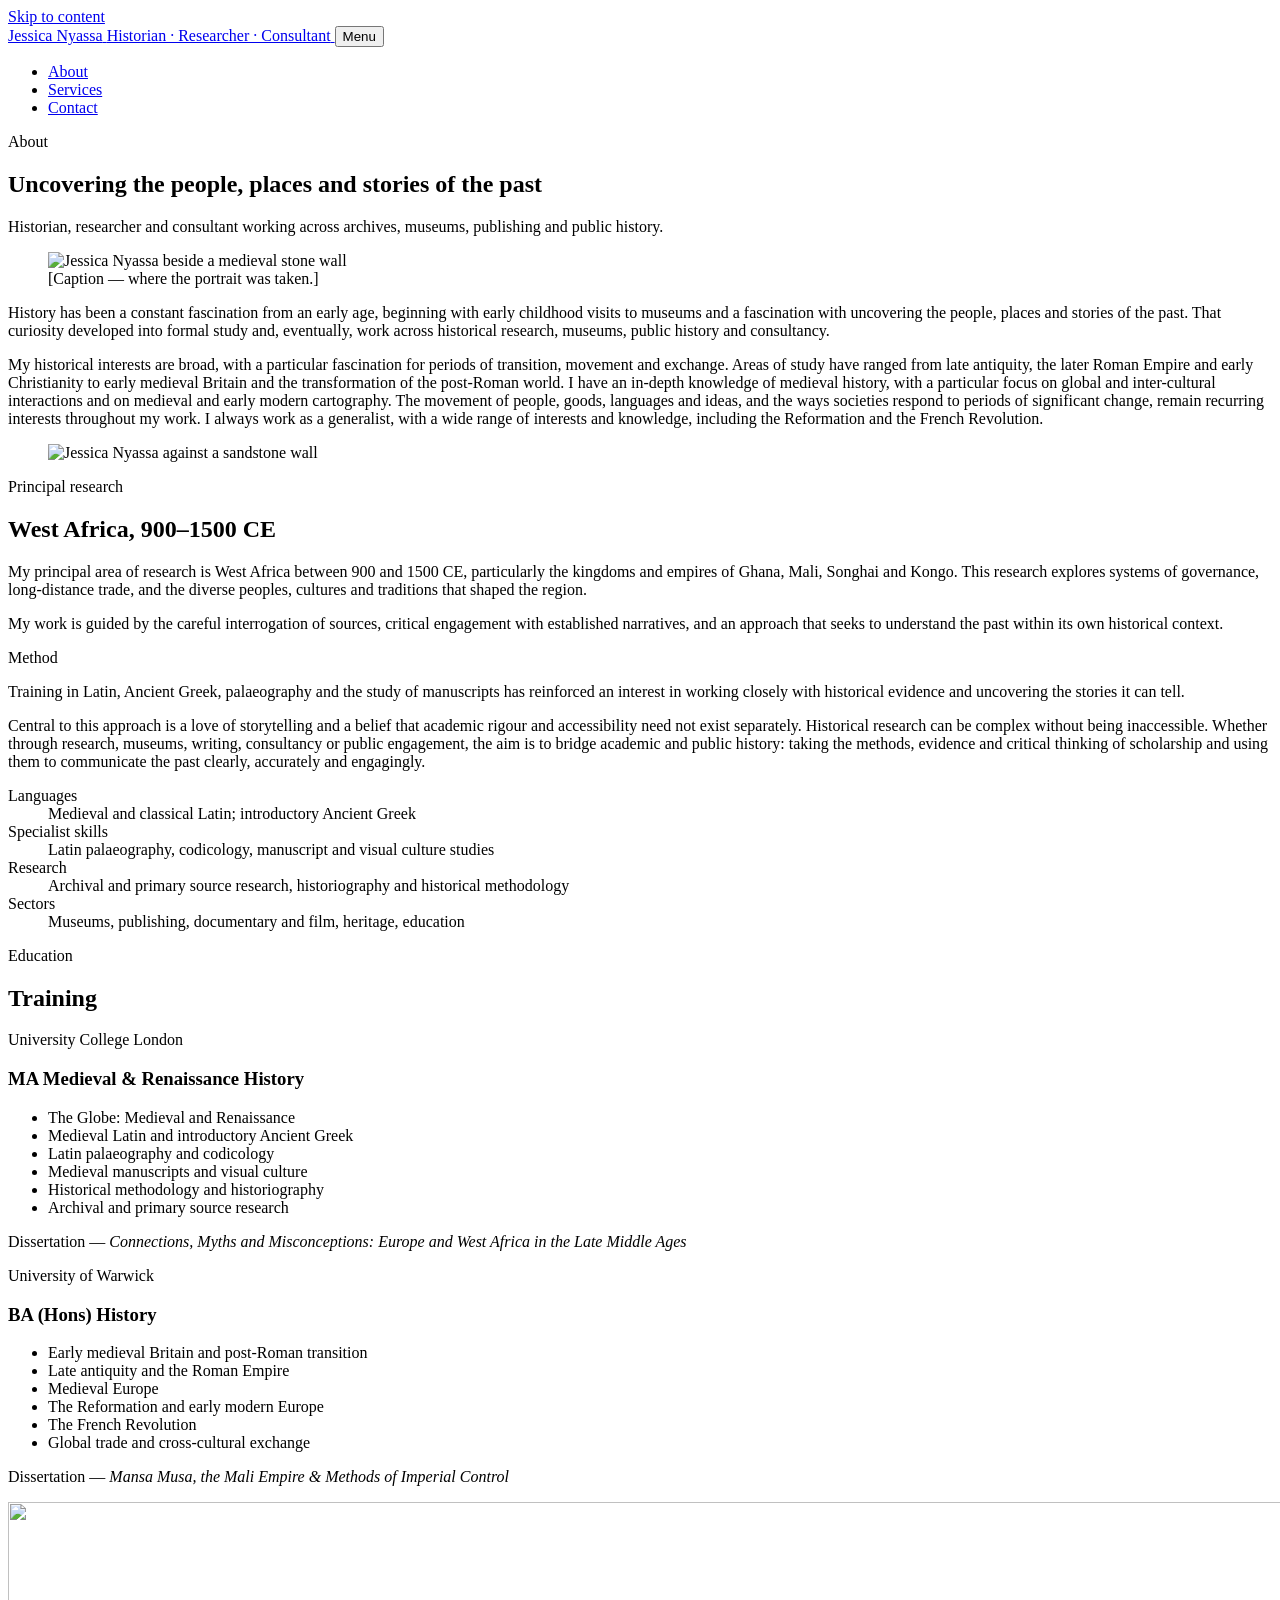
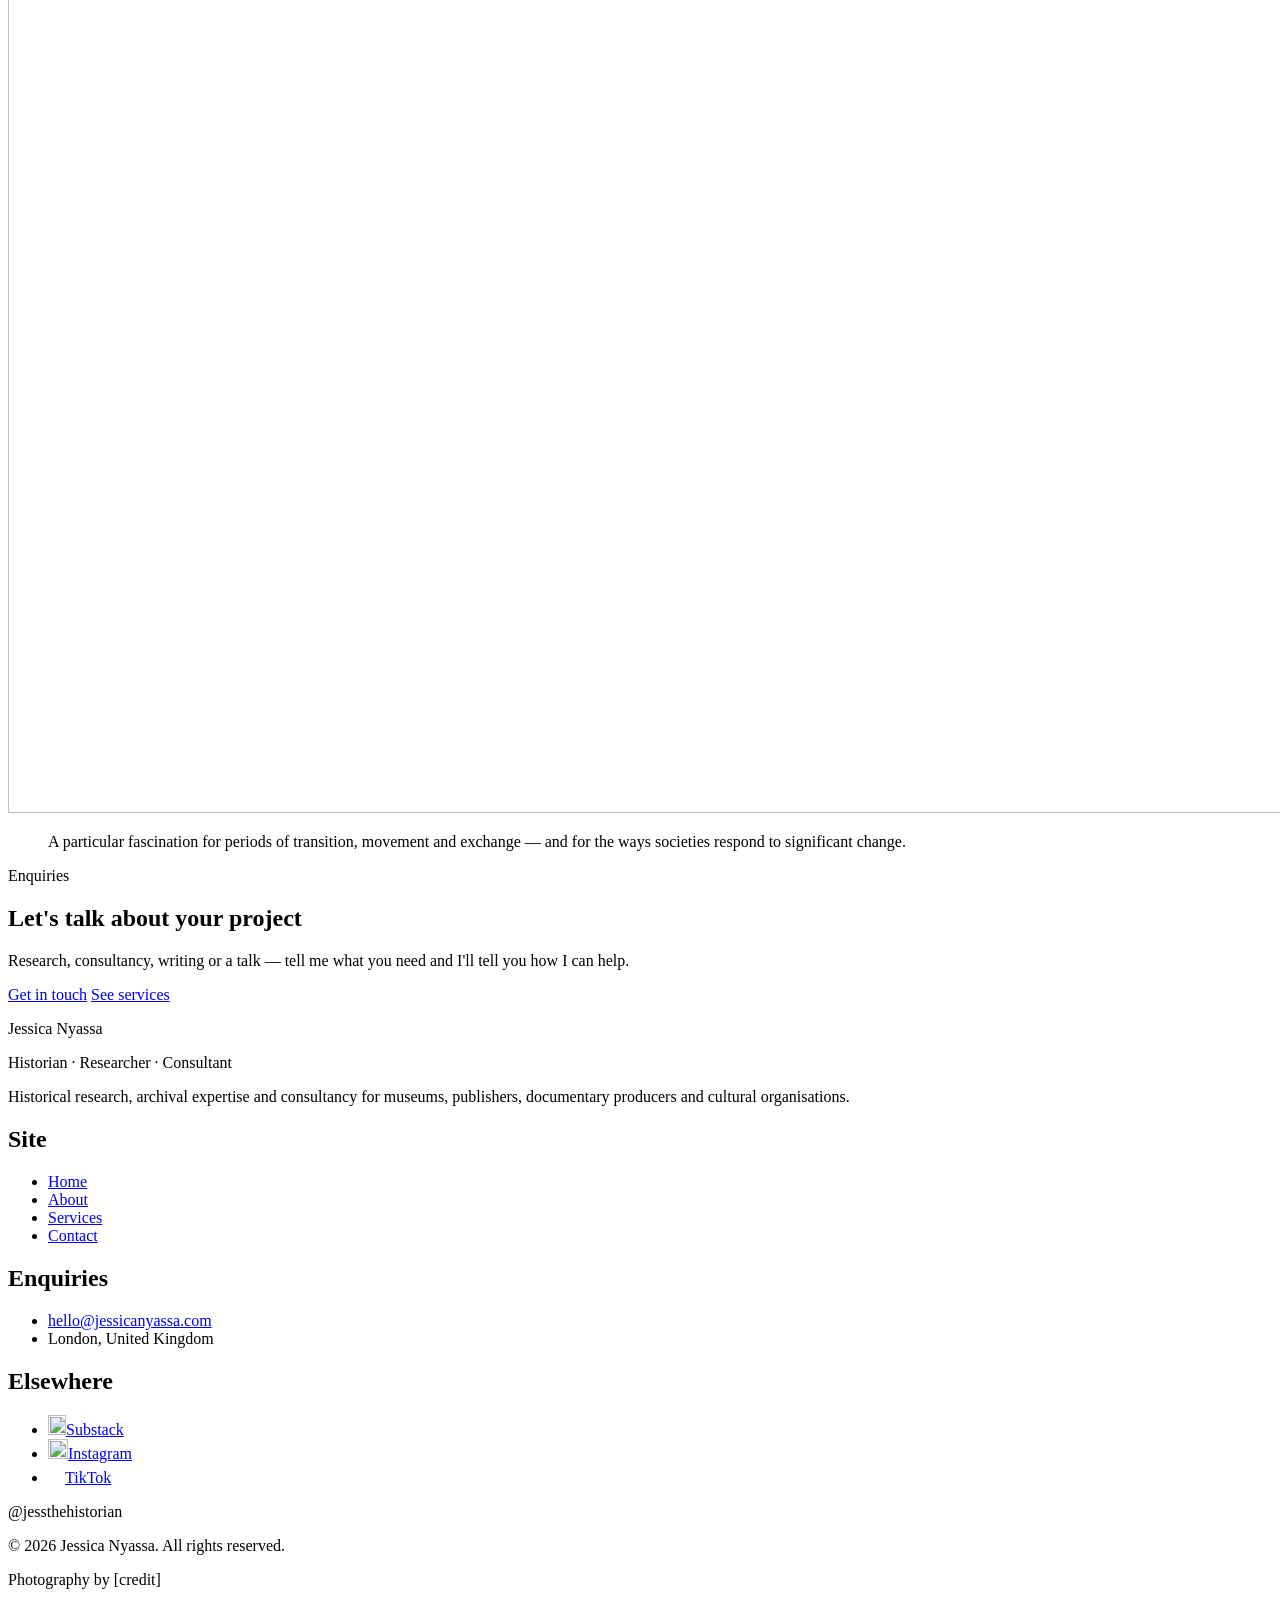
==== about.html @ 36805cba "Add files via upload" ====
<!DOCTYPE html>
<html lang="en-GB">
<head>
<meta charset="utf-8">
<meta name="viewport" content="width=device-width, initial-scale=1">
<title>About — Jessica Nyassa</title>
<meta name="description" content="Jessica Nyassa is a historian, researcher and consultant. MA Medieval &amp; Renaissance History (UCL), BA History (Warwick). Principal research: West Africa, 900–1500 CE.">
<meta property="og:title" content="About — Jessica Nyassa">
<meta property="og:description" content="Jessica Nyassa is a historian, researcher and consultant. MA Medieval &amp; Renaissance History (UCL), BA History (Warwick). Principal research: West Africa, 900–1500 CE.">
<meta property="og:image" content="assets/img/photos/hero-nave.jpg">
<meta property="og:type" content="website">
<link rel="icon" href="assets/img/favicon.svg" type="image/svg+xml">
<link rel="preconnect" href="https://fonts.googleapis.com">
<link rel="preconnect" href="https://fonts.gstatic.com" crossorigin>
<link href="https://fonts.googleapis.com/css2?family=Bodoni+Moda:ital,opsz,wght@0,6..96,400..700;1,6..96,400..700&family=Inter:wght@400;500;600&family=Source+Serif+4:ital,opsz,wght@0,8..60,400;0,8..60,600;1,8..60,400&display=swap" rel="stylesheet">
<link rel="stylesheet" href="assets/css/style.css">
</head>
<body>
<a class="skip-link" href="#main">Skip to content</a>

<header class="masthead">
  <div class="wrap masthead__inner">
    <a class="wordmark" href="index.html">
      <span class="wordmark__name">Jessica Nyassa</span>
      <span class="wordmark__role">Historian · Researcher · Consultant</span>
    </a>
    <button class="nav__toggle" type="button" aria-expanded="false" aria-controls="site-nav">Menu</button>
    <nav class="nav" id="site-nav" aria-label="Primary">
      <ul class="nav__list">
        <li><a class="nav__link" href="about.html" aria-current="page">About</a></li>
        <li><a class="nav__link" href="services.html">Services</a></li>
        <li><a class="nav__link" href="contact.html">Contact</a></li>
      </ul>
    </nav>
  </div>
</header>

<main id="main">

  <!-- Page head -------------------------------------------------------- -->
  <section class="page-head">
    <div class="wrap">
      <p class="label">About</p>
      <h1>Uncovering the people, places and stories of the past</h1>
      <p class="lead">
        Historian, researcher and consultant working across archives, museums, publishing
        and public history.
      </p>
    </div>
  </section>

  <!-- Biography -------------------------------------------------------- -->
  <section class="section">
    <div class="wrap">
      <div class="split split--media">
        <figure class="split__media">
          <div class="frame frame--portrait frame--mat">
            <img src="assets/img/photos/portrait.jpg" srcset="assets/img/photos/portrait-800.jpg 800w, assets/img/photos/portrait.jpg 1366w" sizes="(min-width: 60em) 50vw, 100vw" alt="Jessica Nyassa beside a medieval stone wall" width="1365" height="911">
          </div>
          <figcaption class="ph">[Caption — where the portrait was taken.]</figcaption>
        </figure>

        <div class="prose measure">
          <p>
            History has been a constant fascination from an early age, beginning with early
            childhood visits to museums and a fascination with uncovering the people, places
            and stories of the past. That curiosity developed into formal study and,
            eventually, work across historical research, museums, public history and
            consultancy.
          </p>
          <p>
            My historical interests are broad, with a particular fascination for periods of
            transition, movement and exchange. Areas of study have ranged from late antiquity,
            the later Roman Empire and early Christianity to early medieval Britain and the
            transformation of the post-Roman world. I have an in-depth knowledge of medieval
            history, with a particular focus on global and inter-cultural interactions and on
            medieval and early modern cartography. The movement of people, goods, languages and
            ideas, and the ways societies respond to periods of significant change, remain
            recurring interests throughout my work. I always work as a generalist, with a wide
            range of interests and knowledge, including the Reformation and the French
            Revolution.
          </p>
        </div>
      </div>
    </div>
  </section>

  <!-- Principal research ----------------------------------------------- -->
  <section class="section section--dark">
    <div class="wrap">
      <div class="split split--media split--media-flip">
        <figure class="split__media">
          <div class="frame frame--landscape frame--mat">
            <img src="assets/img/photos/sandstone.jpg" srcset="assets/img/photos/sandstone-800.jpg 800w, assets/img/photos/sandstone.jpg 1366w" sizes="(min-width: 60em) 50vw, 100vw" alt="Jessica Nyassa against a sandstone wall" width="1366" height="911" loading="lazy">
          </div>
        </figure>
        <div>
          <div class="label-rule"><p class="label label--brass">Principal research</p></div>
          <h2>West Africa, 900–1500 CE</h2>
          <div class="prose">
            <p>
              My principal area of research is West Africa between 900 and 1500 CE, particularly
              the kingdoms and empires of Ghana, Mali, Songhai and Kongo. This research explores
              systems of governance, long-distance trade, and the diverse peoples, cultures and
              traditions that shaped the region.
            </p>
            <p>
              My work is guided by the careful interrogation of sources, critical engagement
              with established narratives, and an approach that seeks to understand the past
              within its own historical context.
            </p>
          </div>
        </div>
      </div>
    </div>
  </section>

  <!-- Method ----------------------------------------------------------- -->
  <section class="section">
    <div class="wrap">
      <div class="split">
        <div class="split__aside">
          <div class="label-rule"><p class="label">Method</p></div>
        </div>
        <div>
          <div class="prose measure-wide">
            <p>
              Training in Latin, Ancient Greek, palaeography and the study of manuscripts has
              reinforced an interest in working closely with historical evidence and uncovering
              the stories it can tell.
            </p>
            <p>
              Central to this approach is a love of storytelling and a belief that academic
              rigour and accessibility need not exist separately. Historical research can be
              complex without being inaccessible. Whether through research, museums, writing,
              consultancy or public engagement, the aim is to bridge academic and public
              history: taking the methods, evidence and critical thinking of scholarship and
              using them to communicate the past clearly, accurately and engagingly.
            </p>
          </div>

          <dl class="meta-list mt-6">
            <div>
              <dt>Languages</dt>
              <dd>Medieval and classical Latin; introductory Ancient Greek</dd>
            </div>
            <div>
              <dt>Specialist skills</dt>
              <dd>Latin palaeography, codicology, manuscript and visual culture studies</dd>
            </div>
            <div>
              <dt>Research</dt>
              <dd>Archival and primary source research, historiography and historical methodology</dd>
            </div>
            <div>
              <dt>Sectors</dt>
              <dd>Museums, publishing, documentary and film, heritage, education</dd>
            </div>
          </dl>
        </div>
      </div>
    </div>
  </section>

  <!-- Education -------------------------------------------------------- -->
  <section class="section section--alt">
    <div class="wrap">
      <div class="split">
        <div class="split__aside split__aside--sticky">
          <div class="label-rule"><p class="label">Education</p></div>
          <h2>Training</h2>
        </div>

        <div>
          <div class="degree">
            <p class="degree__inst">University College London</p>
            <h3>MA Medieval &amp; Renaissance History</h3>
            <ul class="degree__modules">
              <li>The Globe: Medieval and Renaissance</li>
              <li>Medieval Latin and introductory Ancient Greek</li>
              <li>Latin palaeography and codicology</li>
              <li>Medieval manuscripts and visual culture</li>
              <li>Historical methodology and historiography</li>
              <li>Archival and primary source research</li>
            </ul>
            <p class="degree__diss">
              Dissertation — <cite>Connections, Myths and Misconceptions: Europe and West Africa
              in the Late Middle Ages</cite>
            </p>
          </div>

          <div class="degree">
            <p class="degree__inst">University of Warwick</p>
            <h3>BA (Hons) History</h3>
            <ul class="degree__modules">
              <li>Early medieval Britain and post-Roman transition</li>
              <li>Late antiquity and the Roman Empire</li>
              <li>Medieval Europe</li>
              <li>The Reformation and early modern Europe</li>
              <li>The French Revolution</li>
              <li>Global trade and cross-cultural exchange</li>
            </ul>
            <p class="degree__diss">
              Dissertation — <cite>Mansa Musa, the Mali Empire &amp; Methods of Imperial
              Control</cite>
            </p>
          </div>
        </div>
      </div>
    </div>
  </section>

  <!-- Quote band ------------------------------------------------------- -->
  <section class="band">
    <div class="band__media">
      <img src="assets/img/photos/nave-wide.jpg" srcset="assets/img/photos/nave-wide-800.jpg 800w, assets/img/photos/nave-wide.jpg 1366w" sizes="100vw" alt="" width="1367" height="911" loading="lazy">
    </div>
    <div class="wrap band__inner">
      <blockquote>
        A particular fascination for periods of transition, movement and exchange — and for
        the ways societies respond to significant change.
      </blockquote>
    </div>
  </section>

  <!-- CTA -------------------------------------------------------------- -->
  <section class="section section--tight cta">
    <div class="wrap">
      <div class="split split--even">
        <div>
          <p class="label">Enquiries</p>
          <h2>Let's talk about your project</h2>
        </div>
        <div>
          <p>
            Research, consultancy, writing or a talk — tell me what you need and I'll tell you
            how I can help.
          </p>
          <div class="btn-row mt-5">
            <a class="btn btn--light" href="contact.html">Get in touch</a>
            <a class="btn btn--light" href="services.html">See services</a>
          </div>
        </div>
      </div>
    </div>
  </section>

</main>

<footer class="footer">
  <div class="wrap">
    <div class="footer__grid">
      <div>
        <p class="footer__name">Jessica Nyassa</p>
        <p class="footer__role">Historian · Researcher · Consultant</p>
        <p>
          Historical research, archival expertise and consultancy for museums, publishers,
          documentary producers and cultural organisations.
        </p>
      </div>
      <div>
        <h2>Site</h2>
        <ul>
          <li><a href="index.html">Home</a></li>
          <li><a href="about.html">About</a></li>
          <li><a href="services.html">Services</a></li>
          <li><a href="contact.html">Contact</a></li>
        </ul>
      </div>
      <div>
        <h2>Enquiries</h2>
        <ul>
          <li><a class="ph" href="mailto:hello@jessicanyassa.com">hello@jessicanyassa.com</a></li>
          <li class="ph">London, United Kingdom</li>
        </ul>
      </div>
      <div>
        <h2>Elsewhere</h2>
        <ul class="social-list">
          <li><a href="https://substack.com/@jessthehistorian" rel="me"><img src="assets/img/social/substack.png" alt="" width="18" height="20" loading="lazy"><span>Substack</span></a></li>
          <li><a href="https://www.instagram.com/jessthehistorian" rel="me"><img src="assets/img/social/instagram.png" alt="" width="20" height="20" loading="lazy"><span>Instagram</span></a></li>
          <li><a href="https://www.tiktok.com/@jessthehistorian" rel="me"><img src="assets/img/social/tiktok.png" alt="" width="17" height="20" loading="lazy"><span>TikTok</span></a></li>
        </ul>
        <p class="footer__handle">@jessthehistorian</p>
      </div>
    </div>
    <div class="footer__base">
      <p>© 2026 Jessica Nyassa. All rights reserved.</p>
      <p>Photography by <span class="ph">[credit]</span></p>
    </div>
  </div>
</footer>

<script src="assets/js/main.js"></script>
</body>
</html>
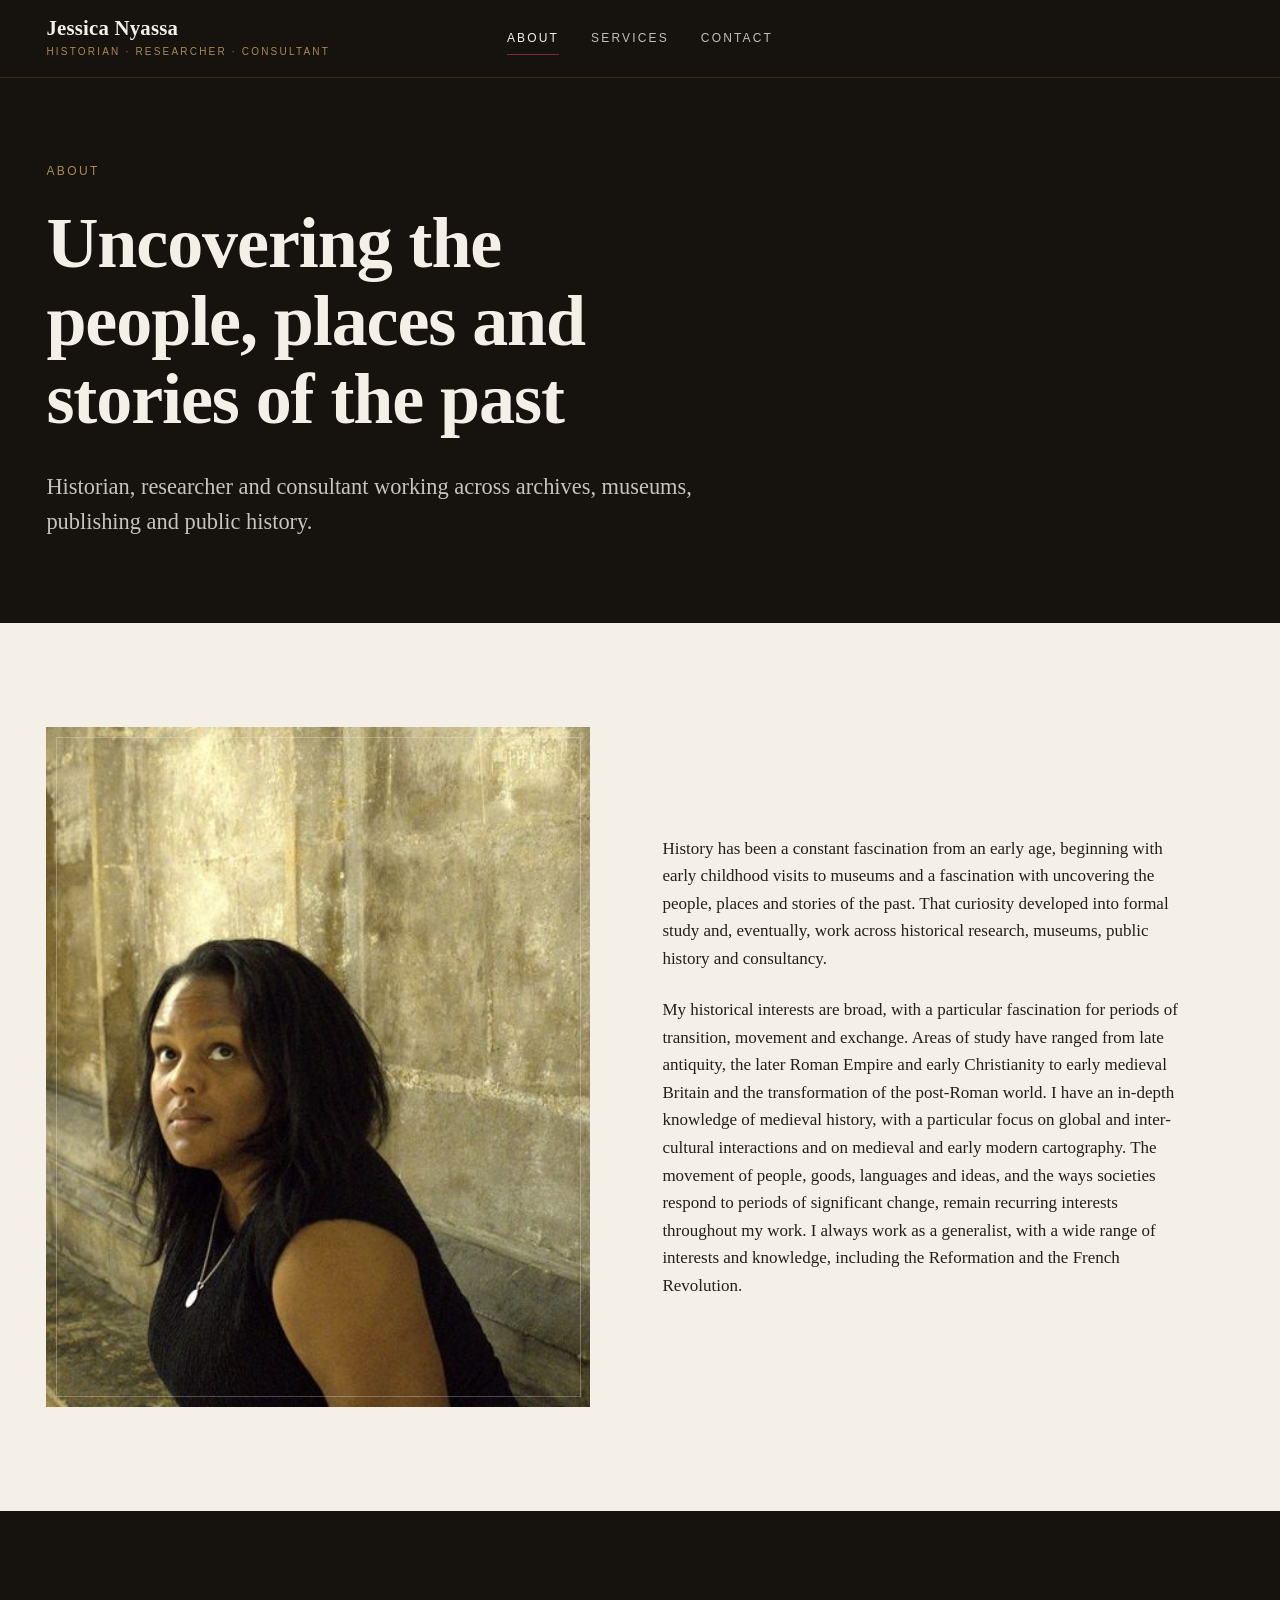
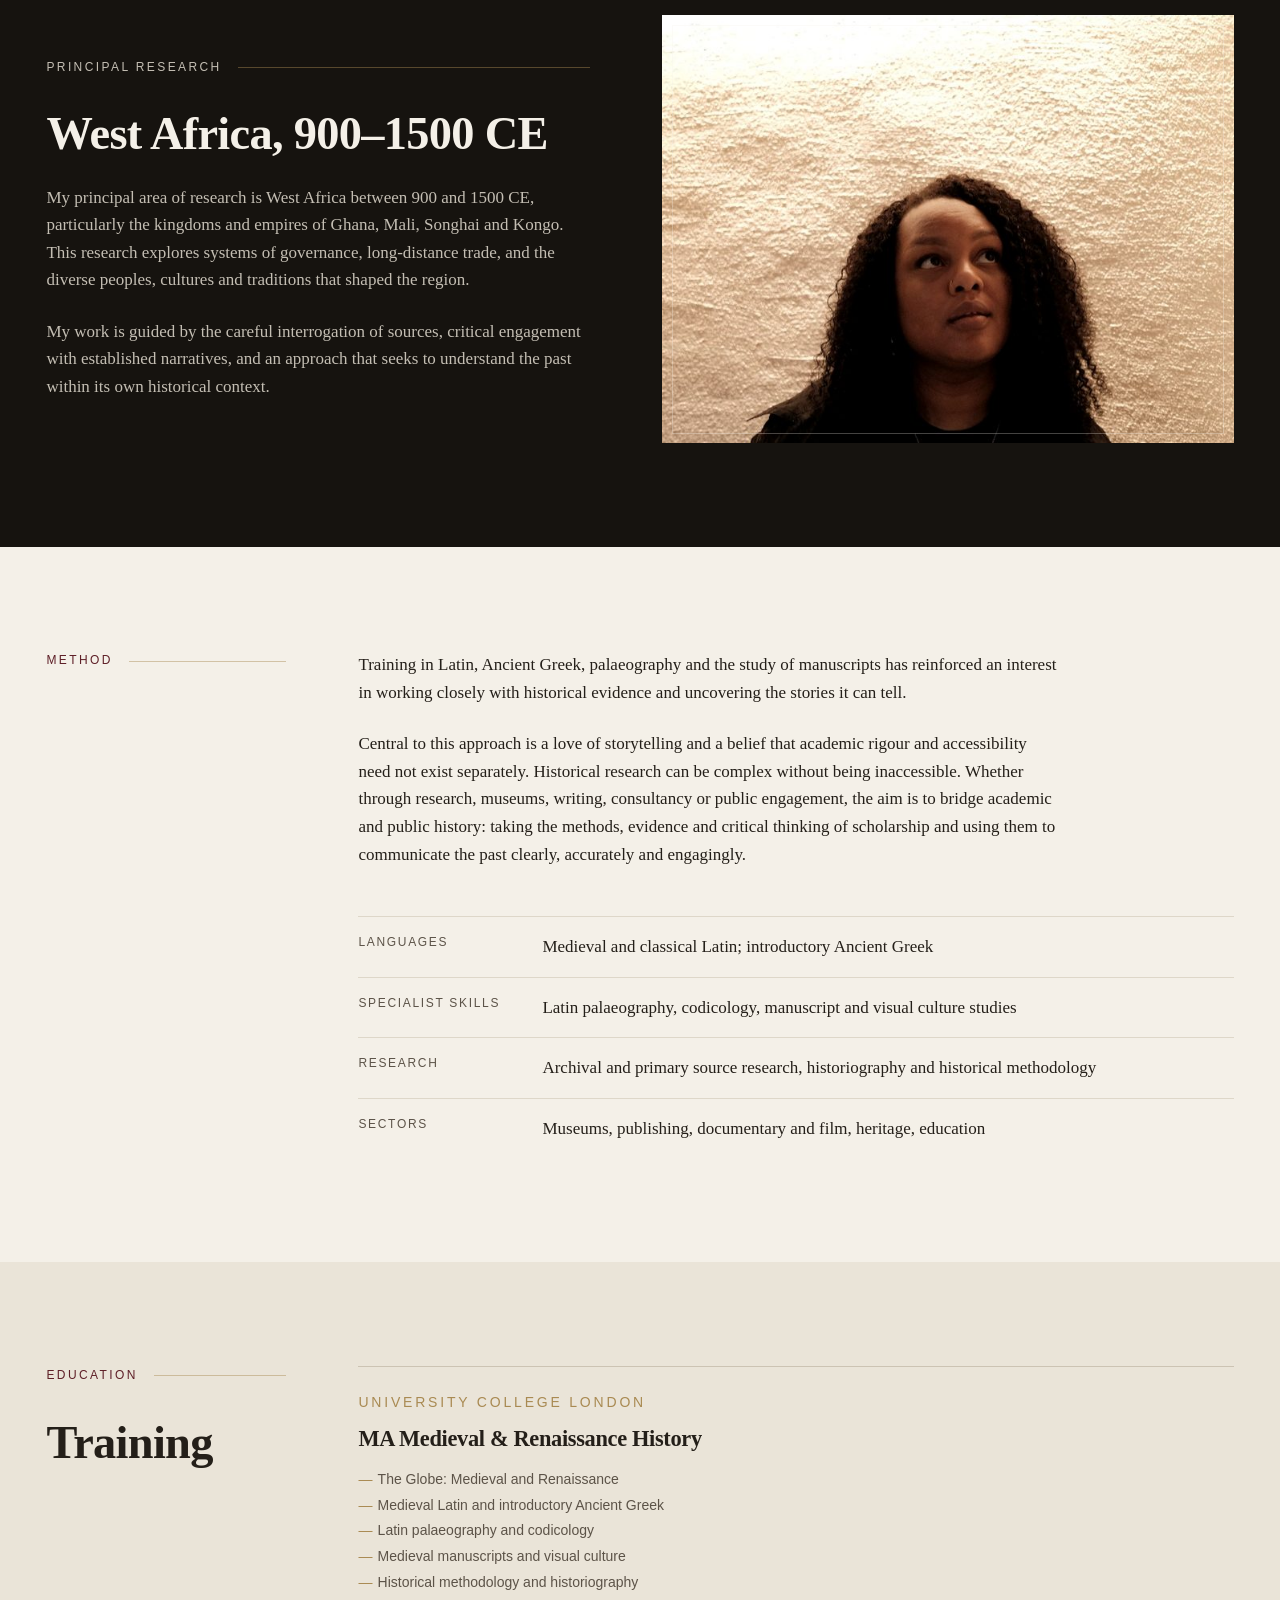
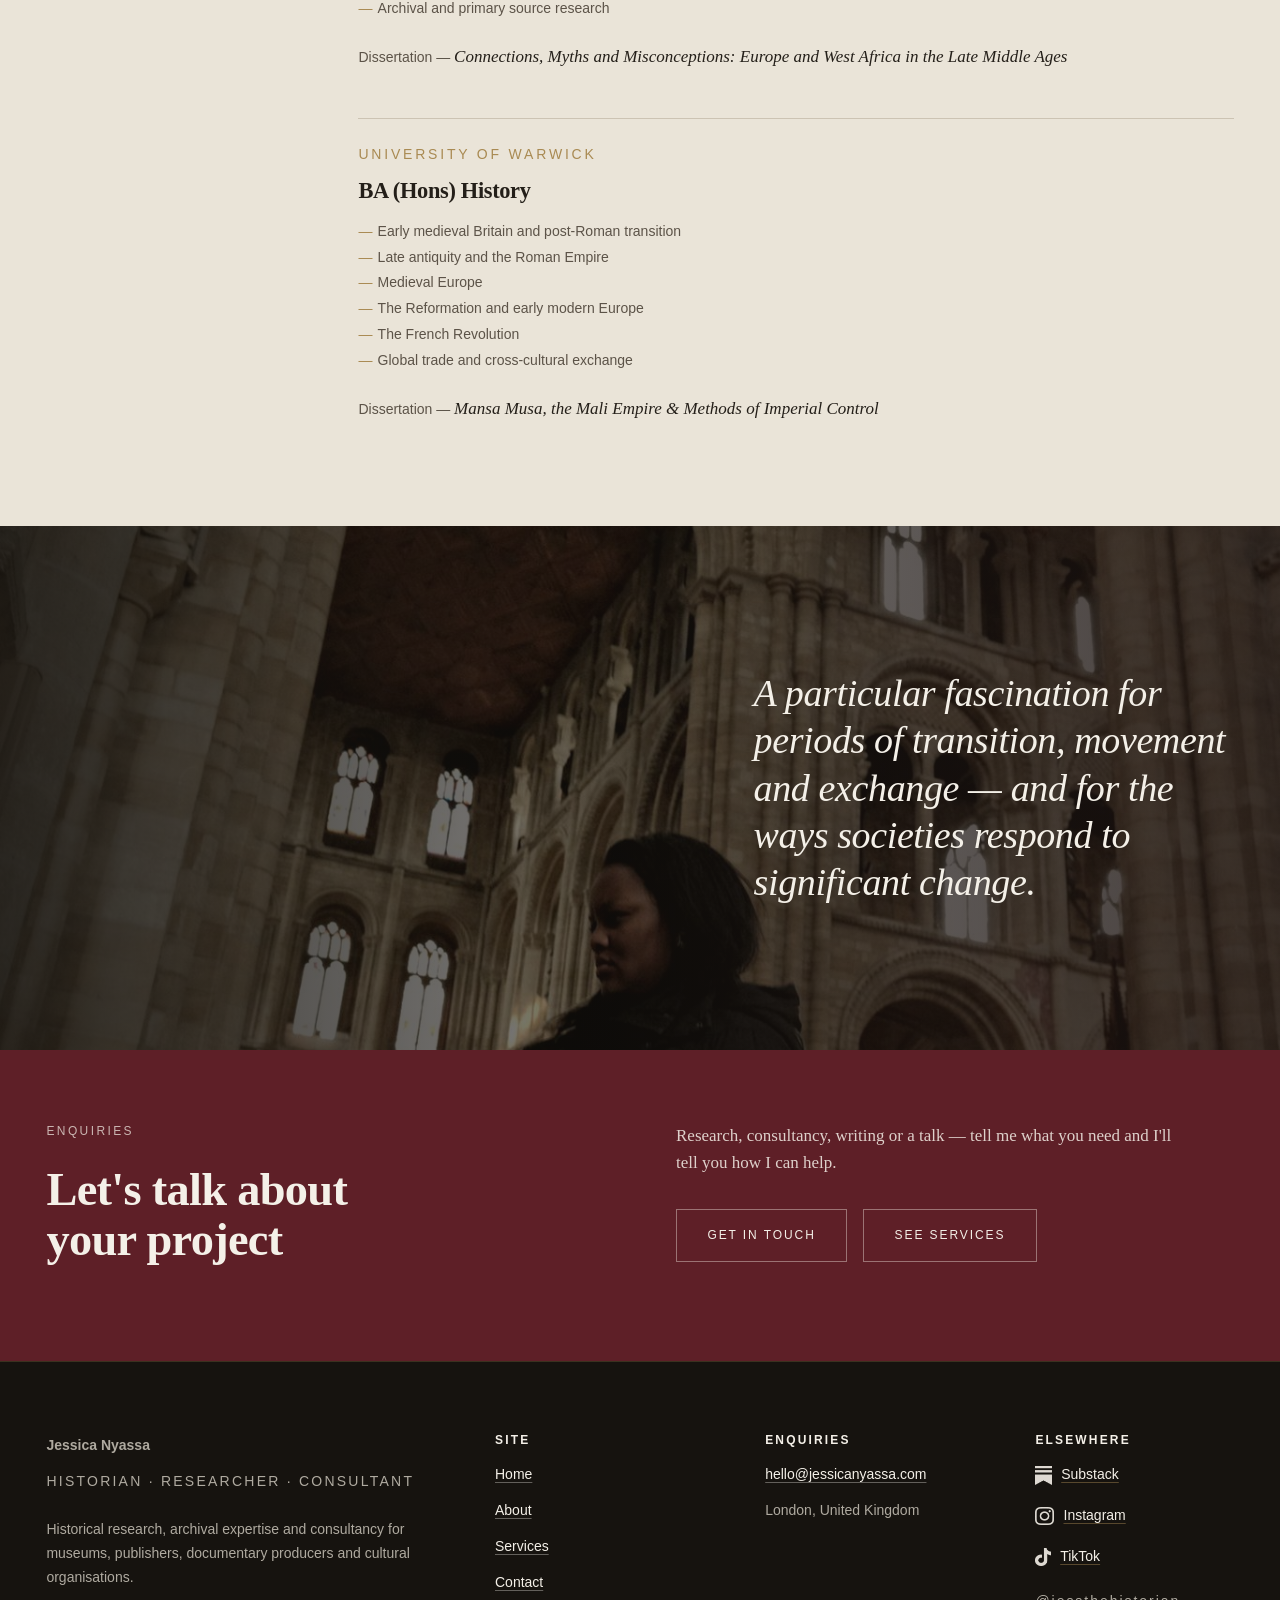
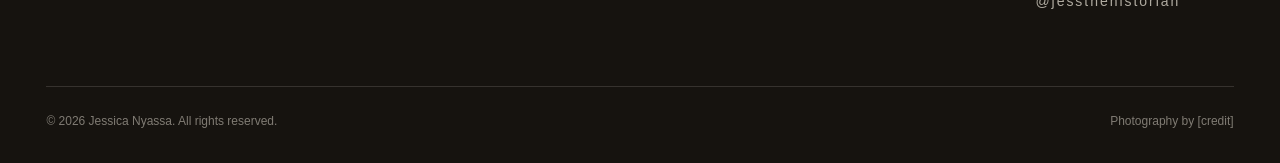
==== commit f2abe2d5: "Update about.html" ====
--- a/about.html
+++ b/about.html
@@ -57,7 +57,7 @@
           <div class="frame frame--portrait frame--mat">
             <img src="assets/img/photos/portrait.jpg" srcset="assets/img/photos/portrait-800.jpg 800w, assets/img/photos/portrait.jpg 1366w" sizes="(min-width: 60em) 50vw, 100vw" alt="Jessica Nyassa beside a medieval stone wall" width="1365" height="911">
           </div>
-          <figcaption class="ph">[Caption — where the portrait was taken.]</figcaption>
+          
         </figure>
 
         <div class="prose measure">
--- a/assets/css/style.css
+++ b/assets/css/style.css
@@ -0,0 +1,862 @@
+/* ==========================================================================
+   Jessica Nyassa — Historian · Researcher · Consultant
+   Oxblood / stone / charcoal. Bodoni Moda display, Source Serif 4 text.
+     1. Tokens
+     2. Reset & base
+     3. Typography
+     4. Layout primitives
+     5. Masthead & navigation
+     6. Components
+     7. Page sections
+     8. Forms
+     9. Footer
+    10. Utilities, motion & print
+   ========================================================================== */
+
+/* 1. Tokens ---------------------------------------------------------------- */
+
+:root {
+  /* Palette */
+  --ink:          #16130F;
+  --ink-2:        #221D17;
+  --ink-3:        #2E2821;
+  --oxblood:      #5E1F27;
+  --oxblood-deep: #431319;
+  --oxblood-lift: #7A2B33;
+  --bone:         #F4F0E8;
+  --parchment:    #EAE4D8;
+  --stone:        #CFC6B6;
+  --stone-deep:   #9A9081;
+  --brass:        #A98A52;
+
+  /* Semantic */
+  --bg:         var(--bone);
+  --bg-alt:     var(--parchment);
+  --text:       #241F19;
+  --text-muted: #5C5348;
+  --accent:     var(--oxblood);
+  --rule:       #CCC3B3;
+  --rule-hair:  #DED7C9;
+  --hair-brass: rgba(169, 138, 82, 0.45);
+
+  /* Type */
+  --display: "Bodoni Moda", "Didot", "Bodoni MT", Georgia, serif;
+  --display-opsz: "opsz" 14;
+  --serif:   "Source Serif 4", "Source Serif Pro", Georgia, "Times New Roman", serif;
+  --sans:    "Inter", -apple-system, BlinkMacSystemFont, "Segoe UI", Helvetica, Arial, sans-serif;
+
+  --step--2: 0.75rem;                                      /* 12px  labels           */
+  --step--1: 0.875rem;                                     /* 14px  meta, captions   */
+  --step-0:  1.0625rem;                                    /* 17px  body             */
+  --step-1:  clamp(1.1875rem, 1.08rem + 0.4vw, 1.4375rem); /* 19–23 lead             */
+  --step-2:  clamp(1.375rem, 1.2rem + 0.7vw, 1.75rem);     /* 22–28 h3               */
+  --step-3:  clamp(1.875rem, 1.3rem + 2vw, 3rem);          /* 30–48 h2               */
+  --step-4:  clamp(2.5rem, 1.5rem + 4vw, 4.5rem);          /* 40–72 h1               */
+  --step-5:  clamp(3rem, 1rem + 8.5vw, 7.5rem);            /* 48–120 hero wordmark   */
+
+  /* Measure & space */
+  --measure: 33rem;
+  --measure-wide: 44rem;
+  --s-1: 0.5rem;  --s-2: 0.75rem; --s-3: 1rem;   --s-4: 1.5rem;
+  --s-5: 2rem;    --s-6: 3rem;    --s-7: 4.5rem; --s-8: 6.5rem;
+  --gutter: clamp(1.25rem, 0.5rem + 3vw, 3.5rem);
+  --shell: 78rem;
+}
+
+/* 2. Reset & base ---------------------------------------------------------- */
+
+*, *::before, *::after { box-sizing: border-box; }
+
+html { -webkit-text-size-adjust: 100%; scroll-behavior: smooth; }
+
+body {
+  margin: 0;
+  background: var(--bg);
+  color: var(--text);
+  font-family: var(--serif);
+  font-size: var(--step-0);
+  line-height: 1.62;
+  font-synthesis-weight: none;
+  -webkit-font-smoothing: antialiased;
+  text-rendering: optimizeLegibility;
+}
+
+img, svg, video { max-width: 100%; height: auto; display: block; }
+
+::selection { background: var(--oxblood); color: var(--bone); }
+
+:focus-visible {
+  outline: 2px solid var(--oxblood);
+  outline-offset: 3px;
+}
+
+.skip-link {
+  position: absolute; left: var(--gutter); top: 0; z-index: 100;
+  background: var(--oxblood); color: var(--bone);
+  font-family: var(--sans); font-size: var(--step--1);
+  padding: 0.6rem 1rem; text-decoration: none;
+  transform: translateY(-120%);
+  transition: transform 160ms ease;
+}
+.skip-link:focus { transform: translateY(0); }
+
+/* 3. Typography ------------------------------------------------------------ */
+
+h1, h2, h3, h4 {
+  font-family: var(--display);
+  font-weight: 600;
+  font-optical-sizing: none;
+  font-variation-settings: var(--display-opsz);
+  line-height: 1.08;
+  letter-spacing: -0.015em;
+  margin: 0 0 var(--s-4);
+  text-wrap: balance;
+}
+
+h1 { font-size: var(--step-4); }
+h2 { font-size: var(--step-3); }
+h3 { font-size: var(--step-2); line-height: 1.2; }
+h4 {
+  font-family: var(--sans); font-size: var(--step--1); font-weight: 600;
+  letter-spacing: 0.08em; text-transform: uppercase; line-height: 1.4;
+}
+
+p { margin: 0 0 var(--s-4); }
+p:last-child { margin-bottom: 0; }
+
+.lead {
+  font-size: var(--step-1);
+  line-height: 1.55;
+  color: var(--text);
+}
+
+a {
+  color: var(--oxblood);
+  text-decoration: underline;
+  text-decoration-thickness: 1px;
+  text-underline-offset: 0.18em;
+  text-decoration-color: rgba(94, 31, 39, 0.35);
+  transition: text-decoration-color 140ms ease, color 140ms ease;
+}
+a:hover { text-decoration-color: var(--oxblood); }
+
+strong { font-weight: 600; }
+
+em, .italic { font-style: italic; }
+
+blockquote {
+  margin: 0;
+  font-family: var(--display);
+  font-weight: 500;
+  font-optical-sizing: none;
+  font-variation-settings: var(--display-opsz);
+  font-size: clamp(1.5rem, 1.1rem + 1.6vw, 2.375rem);
+  font-style: italic;
+  line-height: 1.24;
+  letter-spacing: -0.01em;
+}
+
+.prose > * + * { margin-top: var(--s-4); }
+.prose h3 { margin-top: var(--s-6); }
+.prose ul, .prose ol { padding-left: 1.15em; margin: 0 0 var(--s-4); }
+.prose li { margin-bottom: var(--s-2); }
+.prose li::marker { color: var(--stone-deep); }
+
+/* 4. Layout primitives ----------------------------------------------------- */
+
+.wrap {
+  width: min(100% - (var(--gutter) * 2), var(--shell));
+  margin-inline: auto;
+}
+.wrap--narrow { width: min(100% - (var(--gutter) * 2), 58rem); }
+
+.measure      { max-width: var(--measure); }
+.measure-wide { max-width: var(--measure-wide); }
+
+.section        { padding-block: var(--s-8); }
+.section--tight { padding-block: var(--s-7); }
+.section--alt   { background: var(--bg-alt); }
+.section--rule  { border-top: 1px solid var(--rule-hair); }
+
+.section--dark {
+  background: var(--ink);
+  color: var(--parchment);
+}
+.section--dark h2, .section--dark h3, .section--dark blockquote { color: var(--bone); }
+.section--dark .lead, .section--dark p { color: rgba(234, 228, 216, 0.82); }
+.section--dark a:not(.btn) { color: var(--bone); text-decoration-color: rgba(244,240,232,0.45); }
+
+.split { display: grid; gap: var(--s-6); grid-template-columns: 1fr; }
+@media (min-width: 60em) {
+  .split { grid-template-columns: minmax(0, 15rem) minmax(0, 1fr); gap: var(--s-7); align-items: start; }
+  .split--even { grid-template-columns: repeat(2, minmax(0, 1fr)); }
+  .split--service { grid-template-columns: minmax(0, 22rem) minmax(0, 1fr); }
+  .split--media { grid-template-columns: minmax(0, 1fr) minmax(0, 1.05fr); align-items: center; }
+  .split--media-flip .split__media { order: 2; }
+  .split__aside--sticky { position: sticky; top: 6.5rem; }
+}
+
+.grid { display: grid; gap: var(--s-6); grid-template-columns: 1fr; }
+@media (min-width: 42em) { .grid--2 { grid-template-columns: repeat(2, minmax(0, 1fr)); } }
+@media (min-width: 62em) { .grid--3 { grid-template-columns: repeat(3, minmax(0, 1fr)); } }
+
+.stack > * + *    { margin-top: var(--s-4); }
+.stack-sm > * + * { margin-top: var(--s-2); }
+.stack-lg > * + * { margin-top: var(--s-6); }
+
+/* 5. Masthead & navigation ------------------------------------------------- */
+
+.masthead {
+  position: sticky; top: 0; z-index: 50;
+  background: var(--ink);
+  border-bottom: 1px solid rgba(169, 138, 82, 0.22);
+}
+
+.masthead__inner {
+  display: grid;
+  grid-template-columns: auto auto;
+  justify-content: space-between;
+  align-items: center;
+  gap: var(--s-4);
+  padding-block: 1.05rem;
+}
+@media (min-width: 55em) {
+  .masthead__inner { grid-template-columns: 1fr auto 1fr; }
+  .masthead__inner .nav { grid-column: 2; }
+}
+
+.wordmark { text-decoration: none; color: var(--bone); display: block; }
+.wordmark__name {
+  display: block;
+  font-family: var(--display);
+  font-size: 1.3rem;
+  font-weight: 600;
+  font-optical-sizing: none;
+  font-variation-settings: var(--display-opsz);
+  letter-spacing: 0.01em;
+  line-height: 1.1;
+}
+.wordmark__role {
+  display: none;
+  font-family: var(--sans);
+  font-size: 0.625rem;
+  letter-spacing: 0.22em;
+  text-transform: uppercase;
+  color: var(--brass);
+  margin-top: 0.3rem;
+}
+@media (min-width: 40em) { .wordmark__role { display: block; } }
+
+.nav { font-family: var(--sans); }
+.nav__list {
+  list-style: none; margin: 0; padding: 0;
+  display: flex; gap: clamp(1.25rem, 2.5vw, 2.5rem);
+}
+.nav__link {
+  display: inline-block;
+  font-size: 0.75rem;
+  letter-spacing: 0.18em;
+  text-transform: uppercase;
+  color: rgba(244, 240, 232, 0.78);
+  text-decoration: none;
+  padding-block: 0.35rem;
+  border-bottom: 1px solid transparent;
+  transition: color 140ms ease, border-color 140ms ease;
+}
+.nav__link:hover { color: var(--bone); border-bottom-color: var(--brass); }
+.nav__link[aria-current="page"] { color: var(--bone); border-bottom-color: var(--oxblood-lift); }
+
+.nav__toggle {
+  display: none;
+  font-family: var(--sans); font-size: 0.7rem;
+  letter-spacing: 0.18em; text-transform: uppercase;
+  background: transparent; color: var(--bone);
+  border: 1px solid rgba(244, 240, 232, 0.35);
+  padding: 0.5rem 0.85rem; cursor: pointer;
+}
+.nav__toggle:hover { border-color: var(--brass); color: var(--brass); }
+
+@media (max-width: 54.99em) {
+  .nav__toggle { display: inline-block; }
+  .nav {
+    grid-column: 1 / -1;
+    max-height: 0; overflow: hidden;
+    transition: max-height 240ms ease;
+  }
+  .nav[data-open="true"] { max-height: 20rem; }
+  .nav__list {
+    flex-direction: column; gap: 0;
+    padding-top: var(--s-3);
+  }
+  .nav__link {
+    display: block;
+    padding-block: 0.8rem;
+    border-bottom: 1px solid rgba(244, 240, 232, 0.12);
+  }
+}
+
+/* 6. Components ------------------------------------------------------------ */
+
+.label {
+  font-family: var(--sans);
+  font-size: var(--step--2);
+  font-weight: 500;
+  letter-spacing: 0.2em;
+  text-transform: uppercase;
+  color: var(--oxblood);
+  margin: 0 0 var(--s-4);
+}
+.label--brass { color: var(--brass); }
+.label--quiet { color: var(--text-muted); }
+
+.label-rule {
+  display: flex; align-items: center; gap: var(--s-3);
+  margin-bottom: var(--s-5);
+}
+.label-rule::after {
+  content: ""; flex: 1 1 auto; height: 1px;
+  background: var(--hair-brass);
+}
+.label-rule .label { margin: 0; }
+
+.btn {
+  display: inline-block;
+  font-family: var(--sans);
+  font-size: 0.75rem;
+  font-weight: 500;
+  letter-spacing: 0.16em;
+  text-transform: uppercase;
+  text-decoration: none;
+  padding: 1rem 1.9rem;
+  border: 1px solid transparent;
+  cursor: pointer;
+  transition: background-color 160ms ease, color 160ms ease, border-color 160ms ease;
+}
+.btn--primary { background: var(--oxblood); border-color: var(--oxblood); color: var(--bone); }
+.btn--primary:hover { background: var(--oxblood-deep); border-color: var(--oxblood-deep); }
+.btn--ghost { background: transparent; border-color: rgba(36, 31, 25, 0.35); color: var(--text); }
+.btn--ghost:hover { background: var(--text); border-color: var(--text); color: var(--bone); }
+.btn--light { background: transparent; border-color: rgba(244, 240, 232, 0.4); color: var(--bone); }
+.btn--light:hover { background: var(--bone); border-color: var(--bone); color: var(--ink); }
+
+.btn-row { display: flex; flex-wrap: wrap; gap: var(--s-3); }
+
+.arrow-link {
+  display: inline-block;
+  font-family: var(--sans);
+  font-size: var(--step--1);
+  letter-spacing: 0.02em;
+  text-decoration: none;
+  color: var(--oxblood);
+  border-bottom: 1px solid var(--hair-brass);
+  padding-bottom: 0.2rem;
+}
+.arrow-link::after { content: " \2192"; }
+.arrow-link:hover { border-bottom-color: var(--oxblood); }
+.section--dark .arrow-link { color: var(--bone); }
+
+.rule { border: 0; border-top: 1px solid var(--rule-hair); margin: 0; }
+.rule--brass { border-top-color: var(--hair-brass); }
+
+/* Figures */
+figure { margin: 0; }
+figcaption {
+  font-family: var(--sans);
+  font-size: var(--step--1);
+  line-height: 1.5;
+  color: var(--text-muted);
+  margin-top: var(--s-3);
+  padding-left: var(--s-3);
+  border-left: 1px solid var(--hair-brass);
+}
+.section--dark figcaption { color: rgba(234, 228, 216, 0.62); }
+
+.frame { position: relative; overflow: hidden; background: var(--ink-2); }
+.frame img { width: 100%; height: 100%; object-fit: cover; }
+.frame--portrait  { aspect-ratio: 4 / 5; }
+.frame--landscape { aspect-ratio: 4 / 3; }
+.frame--wide      { aspect-ratio: 16 / 9; }
+.frame--band      { aspect-ratio: 21 / 9; }
+.frame--tall      { aspect-ratio: 3 / 4; }
+/* Once the two-column splits stack, a 4:5 portrait would otherwise run the
+   full width of the page and tower over everything below it. */
+@media (max-width: 59.99em) {
+  .frame--portrait { max-width: 26rem; }
+}
+
+.frame--mat::after {
+  content: "";
+  position: absolute; inset: 0.6rem;
+  border: 1px solid rgba(244, 240, 232, 0.28);
+  pointer-events: none;
+}
+
+/* Index list (services, process) */
+.index-list { list-style: none; margin: 0; padding: 0; border-top: 1px solid var(--rule); }
+.index-list > li { border-bottom: 1px solid var(--rule-hair); }
+.index-list > li:last-child { border-bottom: 1px solid var(--rule); }
+
+.index-item {
+  display: grid;
+  grid-template-columns: 1.75rem minmax(0, 1fr);
+  gap: var(--s-3) var(--s-4);
+  align-items: baseline;
+  padding-block: var(--s-4);
+  text-decoration: none;
+  color: inherit;
+}
+@media (min-width: 52em) {
+  .index-item { grid-template-columns: 2.25rem minmax(0, 19rem) minmax(0, 1fr); padding-block: var(--s-5); }
+}
+.index-item__no {
+  font-family: var(--sans);
+  font-size: 1rem;
+  line-height: 1.2;
+  color: var(--brass);
+}
+.index-item__title {
+  font-family: var(--display);
+  font-weight: 600;
+  font-optical-sizing: none;
+  font-variation-settings: var(--display-opsz);
+  font-size: var(--step-2);
+  line-height: 1.16;
+  letter-spacing: -0.012em;
+  margin: 0;
+}
+.index-item__desc {
+  font-size: var(--step--1);
+  font-family: var(--sans);
+  line-height: 1.6;
+  color: var(--text-muted);
+  margin: 0;
+  grid-column: 2 / -1;
+}
+@media (min-width: 52em) { .index-item__desc { grid-column: 3; } }
+a.index-item:hover .index-item__title { color: var(--oxblood); }
+a.index-item:hover .index-item__no { color: var(--oxblood); }
+
+.service__title {
+  font-size: clamp(1.5rem, 1.15rem + 1.3vw, 2.125rem);
+  margin-bottom: var(--s-3);
+}
+
+/* Definition-style meta lists */
+.meta-list { margin: 0; }
+.meta-list div {
+  display: grid; gap: 0.15rem;
+  padding-block: var(--s-3);
+  border-top: 1px solid var(--rule-hair);
+}
+@media (min-width: 40em) { .meta-list div { grid-template-columns: minmax(0, 10rem) minmax(0, 1fr); gap: var(--s-4); } }
+.meta-list dt {
+  font-family: var(--sans); font-size: var(--step--2);
+  letter-spacing: 0.14em; text-transform: uppercase;
+  color: var(--text-muted);
+}
+.meta-list dd { margin: 0; }
+
+/* Education blocks */
+.degree { border-top: 1px solid var(--rule); padding-top: var(--s-4); }
+.degree + .degree { margin-top: var(--s-6); }
+.degree__inst {
+  font-family: var(--sans); font-size: var(--step--1);
+  letter-spacing: 0.2em; text-transform: uppercase;
+  color: var(--brass); margin: 0 0 var(--s-2);
+}
+.degree h3 { font-size: var(--step-1); margin-bottom: var(--s-3); }
+.pill-list {
+  list-style: none; margin: 0 0 var(--s-4); padding: 0;
+  display: flex; flex-wrap: wrap; gap: 0.4rem;
+}
+.pill-list li {
+  font-family: var(--sans); font-size: var(--step--1);
+  color: var(--text-muted);
+  border: 1px solid var(--rule);
+  padding: 0.3rem 0.7rem;
+  line-height: 1.4;
+}
+
+.degree__modules { list-style: none; margin: 0 0 var(--s-4); padding: 0; }
+.degree__modules li {
+  position: relative;
+  padding-left: 1.2rem;
+  font-family: var(--sans); font-size: var(--step--1);
+  color: var(--text-muted);
+  line-height: 1.5;
+}
+.degree__modules li + li { margin-top: 0.3rem; }
+.degree__modules li::before {
+  content: "\2014";
+  position: absolute; left: 0;
+  color: var(--brass);
+}
+.degree__diss {
+  font-size: var(--step--1); font-family: var(--sans);
+  color: var(--text-muted); margin: 0;
+}
+.degree__diss cite { font-family: var(--serif); font-size: var(--step-0); font-style: italic; color: var(--text); }
+
+/* Anything set in the display face keeps the pinned optical size. */
+.display-face {
+  font-family: var(--display);
+  font-optical-sizing: none;
+  font-variation-settings: var(--display-opsz);
+}
+
+/* 7. Page sections --------------------------------------------------------- */
+
+/* Hero */
+.hero {
+  position: relative;
+  background: var(--ink);
+  color: var(--bone);
+  overflow: hidden;
+}
+.hero__grid {
+  display: grid;
+  grid-template-columns: 1fr;
+}
+@media (min-width: 62em) {
+  .hero__grid { grid-template-columns: minmax(0, 1.02fr) minmax(0, 1fr); align-items: stretch; }
+}
+
+.hero__text {
+  padding-block: clamp(3rem, 2rem + 6vw, 7rem);
+  padding-right: var(--gutter);
+  padding-left: max(var(--gutter), calc((100vw - var(--shell)) / 2));
+  align-self: center;
+}
+.hero__eyebrow {
+  font-family: var(--sans);
+  font-size: var(--step--2);
+  letter-spacing: 0.3em;
+  text-transform: uppercase;
+  color: var(--brass);
+  margin: 0 0 var(--s-5);
+}
+.hero__name {
+  font-family: var(--display);
+  font-size: var(--step-5);
+  font-weight: 600;
+  font-optical-sizing: none;
+  font-variation-settings: var(--display-opsz);
+  line-height: 0.92;
+  letter-spacing: -0.025em;
+  margin: 0;
+  color: var(--bone);
+}
+.hero__name span { display: block; }
+.hero__rule {
+  width: 5rem; height: 1px;
+  background: var(--brass);
+  border: 0; margin: var(--s-5) 0;
+}
+.hero__lead {
+  font-size: var(--step-1);
+  line-height: 1.5;
+  color: rgba(244, 240, 232, 0.8);
+  max-width: 30rem;
+  margin: 0 0 var(--s-6);
+}
+.hero__media { position: relative; min-height: clamp(17rem, 52vh, 26rem); background: var(--ink-2); }
+@media (min-width: 62em) { .hero__media { min-height: min(84vh, 46rem); } }
+.hero__media img { width: 100%; height: 100%; object-fit: cover; object-position: 62% 40%; }
+.hero__media::after {
+  content: "";
+  position: absolute; inset: 0;
+  background: linear-gradient(100deg, var(--ink) 0%, rgba(22,19,15,0.55) 22%, rgba(22,19,15,0) 55%);
+}
+@media (max-width: 61.99em) {
+  .hero__media::after { background: linear-gradient(180deg, var(--ink) 0%, rgba(22,19,15,0.3) 30%, rgba(22,19,15,0) 70%); }
+}
+
+/* Page head (inner pages) */
+.page-head {
+  background: var(--ink);
+  color: var(--bone);
+  padding-block: clamp(3rem, 2rem + 4vw, 5.5rem);
+}
+.page-head h1 { max-width: 18ch; color: var(--bone); margin-bottom: 0; }
+.page-head .lead {
+  max-width: var(--measure-wide);
+  margin-top: var(--s-5);
+  color: rgba(244, 240, 232, 0.8);
+}
+.page-head .label { color: var(--brass); }
+
+/* Statement */
+.statement p:not(.label) {
+  font-family: var(--display);
+  font-weight: 500;
+  font-optical-sizing: none;
+  font-variation-settings: var(--display-opsz);
+  font-size: clamp(1.375rem, 1rem + 1.6vw, 2.125rem);
+  line-height: 1.3;
+  letter-spacing: -0.012em;
+  max-width: 38rem;
+}
+
+/* Full-bleed quote band */
+.band {
+  position: relative;
+  background: var(--ink);
+  color: var(--bone);
+  overflow: hidden;
+}
+.band__media { position: absolute; inset: 0; }
+.band__media img { width: 100%; height: 100%; object-fit: cover; object-position: 50% 45%; }
+.band__media::after {
+  content: "";
+  position: absolute; inset: 0;
+  background:
+    linear-gradient(90deg, rgba(22,19,15,0.88) 0%, rgba(22,19,15,0.58) 42%, rgba(22,19,15,0.74) 100%),
+    linear-gradient(90deg, rgba(94,31,39,0) 45%, rgba(94,31,39,0.3) 100%);
+}
+.band__inner {
+  position: relative;
+  padding-block: clamp(4rem, 3rem + 8vw, 9rem);
+}
+.band blockquote { max-width: 30rem; color: var(--bone); margin-left: auto; }
+.band cite {
+  display: block;
+  font-family: var(--sans); font-style: normal;
+  font-size: var(--step--2); letter-spacing: 0.2em; text-transform: uppercase;
+  color: var(--brass);
+  margin-top: var(--s-4);
+  max-width: 30rem; margin-left: auto;
+}
+
+/* Focus / specialism strip */
+.focus-grid { display: grid; gap: var(--s-5); grid-template-columns: 1fr; }
+@media (min-width: 48em) { .focus-grid { grid-template-columns: repeat(3, minmax(0, 1fr)); gap: var(--s-6); } }
+.focus h3 {
+  font-size: var(--step-2);
+  padding-top: var(--s-3);
+  border-top: 1px solid var(--hair-brass);
+  margin-bottom: var(--s-3);
+}
+.focus p { font-size: var(--step--1); font-family: var(--sans); color: var(--text-muted); line-height: 1.65; }
+.section--dark .focus p { color: rgba(234, 228, 216, 0.72); }
+.section--dark .pill-list li { color: rgba(234, 228, 216, 0.75); border-color: rgba(244, 240, 232, 0.24); }
+
+/* Closing call to action */
+.cta { background: var(--oxblood); color: var(--bone); }
+.cta h2 { color: var(--bone); max-width: 16ch; }
+.cta p { color: rgba(244, 240, 232, 0.85); max-width: 32rem; }
+.cta .label { color: rgba(244, 240, 232, 0.72); }
+
+/* 8. Forms ----------------------------------------------------------------- */
+
+.form { max-width: 40rem; }
+.form__row { margin-bottom: var(--s-5); }
+@media (min-width: 40em) { .form__pair { display: grid; grid-template-columns: 1fr 1fr; gap: var(--s-4); } }
+
+label, legend {
+  display: block;
+  font-family: var(--sans);
+  font-size: var(--step--2);
+  font-weight: 500;
+  letter-spacing: 0.14em;
+  text-transform: uppercase;
+  color: var(--text-muted);
+  margin-bottom: var(--s-2);
+}
+
+label .hint {
+  display: inline;
+  font-weight: 400;
+  font-style: italic;
+  color: var(--stone-deep);
+  margin-left: 0.35rem;
+}
+
+.hint {
+  font-family: var(--sans);
+  font-size: var(--step--1);
+  color: var(--text-muted);
+  text-transform: none;
+  letter-spacing: 0;
+  margin-top: 0.35rem;
+}
+
+input, select, textarea {
+  width: 100%;
+  font-family: var(--serif);
+  font-size: var(--step-0);
+  color: var(--text);
+  background: transparent;
+  border: 0;
+  border-bottom: 1px solid var(--rule);
+  border-radius: 0;
+  padding: 0.7rem 0.1rem;
+  transition: border-color 140ms ease;
+}
+textarea {
+  min-height: 9rem; resize: vertical; line-height: 1.6;
+  border: 1px solid var(--rule);
+  padding: 0.8rem 0.9rem;
+}
+textarea:hover { border-color: var(--stone-deep); }
+textarea:focus { border-color: var(--oxblood); box-shadow: inset 0 0 0 1px var(--oxblood); }
+input:hover, select:hover, textarea:hover { border-bottom-color: var(--stone-deep); }
+input:focus, select:focus, textarea:focus {
+  outline: none;
+  border-bottom-color: var(--oxblood);
+  box-shadow: 0 1px 0 0 var(--oxblood);
+}
+
+select {
+  appearance: none;
+  background-image: url("data:image/svg+xml,%3Csvg xmlns='http://www.w3.org/2000/svg' width='12' height='8' viewBox='0 0 12 8'%3E%3Cpath d='M1 1l5 5 5-5' fill='none' stroke='%235C5348' stroke-width='1.4'/%3E%3C/svg%3E");
+  background-repeat: no-repeat;
+  background-position: right 0.25rem center;
+  padding-right: 2rem;
+}
+
+fieldset { border: 0; margin: 0 0 var(--s-5); padding: 0; }
+
+.form__note {
+  font-family: var(--sans);
+  font-size: var(--step--1);
+  color: var(--text-muted);
+  margin-top: var(--s-4);
+}
+
+/* 9. Footer ---------------------------------------------------------------- */
+
+.footer {
+  background: var(--ink);
+  color: var(--parchment);
+  padding-block: var(--s-7) var(--s-5);
+  border-top: 1px solid rgba(169, 138, 82, 0.25);
+}
+.footer a { color: var(--bone); text-decoration-color: rgba(244, 240, 232, 0.35); }
+.footer a:hover { text-decoration-color: var(--bone); }
+
+.footer__grid { display: grid; gap: var(--s-6); grid-template-columns: 1fr; }
+@media (min-width: 48em) {
+  .footer__grid { grid-template-columns: repeat(2, minmax(0, 1fr)); gap: var(--s-6) var(--s-7); }
+  .footer__grid > :first-child { grid-column: 1 / -1; }
+}
+@media (min-width: 64em) {
+  .footer__grid {
+    grid-template-columns: minmax(0, 1.9fr) repeat(3, minmax(0, 1fr));
+    gap: var(--s-7);
+  }
+  .footer__grid > :first-child { grid-column: auto; }
+}
+
+.footer__name {
+  font-family: var(--display);
+  font-size: 1.75rem;
+  font-weight: 600;
+  font-optical-sizing: none;
+  font-variation-settings: var(--display-opsz);
+  line-height: 1.1;
+  margin: 0 0 var(--s-2);
+  color: var(--bone);
+}
+.footer__role {
+  font-family: var(--sans);
+  font-size: 0.65rem;
+  letter-spacing: 0.16em;
+  text-transform: uppercase;
+  color: var(--brass);
+  margin: 0 0 var(--s-4);
+}
+.footer p, .footer li {
+  font-family: var(--sans);
+  font-size: var(--step--1);
+  color: rgba(234, 228, 216, 0.72);
+  line-height: 1.7;
+}
+.footer h2 {
+  font-family: var(--sans);
+  font-size: var(--step--2);
+  font-weight: 600;
+  letter-spacing: 0.18em;
+  text-transform: uppercase;
+  color: var(--bone);
+  margin: 0 0 var(--s-3);
+}
+.footer ul { list-style: none; margin: 0; padding: 0; }
+.footer li { margin-bottom: var(--s-2); }
+
+.social-list a {
+  display: inline-flex;
+  align-items: center;
+  gap: 0.6rem;
+  text-decoration: none;
+}
+.social-list a > span {
+  text-decoration: underline;
+  text-decoration-thickness: 1px;
+  text-underline-offset: 0.18em;
+  text-decoration-color: var(--hair-brass);
+  transition: text-decoration-color 140ms ease;
+}
+.social-list a:hover > span { text-decoration-color: var(--bone); }
+
+.social-list img {
+  height: 1.15rem;
+  width: auto;
+  opacity: 0.9;
+  flex: none;
+  transition: opacity 140ms ease;
+}
+.social-list a:hover img { opacity: 1; }
+
+.footer__handle {
+  font-family: var(--sans);
+  font-size: var(--step--2);
+  letter-spacing: 0.14em;
+  color: var(--brass);
+  margin-top: var(--s-3);
+}
+
+.footer__base {
+  margin-top: var(--s-7);
+  padding-top: var(--s-4);
+  border-top: 1px solid rgba(244, 240, 232, 0.14);
+  display: flex; flex-wrap: wrap; gap: var(--s-3) var(--s-5);
+  justify-content: space-between;
+}
+.footer__base p { font-size: var(--step--2); color: rgba(234, 228, 216, 0.5); margin: 0; }
+
+/* 10. Utilities, motion & print -------------------------------------------- */
+
+.visually-hidden {
+  position: absolute !important;
+  width: 1px; height: 1px;
+  padding: 0; margin: -1px;
+  overflow: hidden; clip: rect(0 0 0 0); white-space: nowrap; border: 0;
+}
+
+.text-muted { color: var(--text-muted); }
+.sans  { font-family: var(--sans); }
+.small { font-size: var(--step--1); }
+.mt-0  { margin-top: 0; }
+.mt-5  { margin-top: var(--s-5); }
+.mt-6  { margin-top: var(--s-6); }
+
+@media (prefers-reduced-motion: reduce) {
+  html { scroll-behavior: auto; }
+  *, *::before, *::after {
+    animation-duration: 0.01ms !important;
+    animation-iteration-count: 1 !important;
+    transition-duration: 0.01ms !important;
+  }
+}
+
+@media print {
+  .masthead, .footer, .band, .cta, .nav__toggle, .skip-link { display: none; }
+  body { background: #fff; color: #000; font-size: 11pt; }
+  a { text-decoration: none; color: #000; }
+}
+
+/* Draft placeholders — add class="drafting" to <body> to highlight ------------ */
+.drafting .ph {
+  background: rgba(169, 138, 82, 0.22);
+  box-shadow: 0 0 0 2px rgba(169, 138, 82, 0.22);
+}
